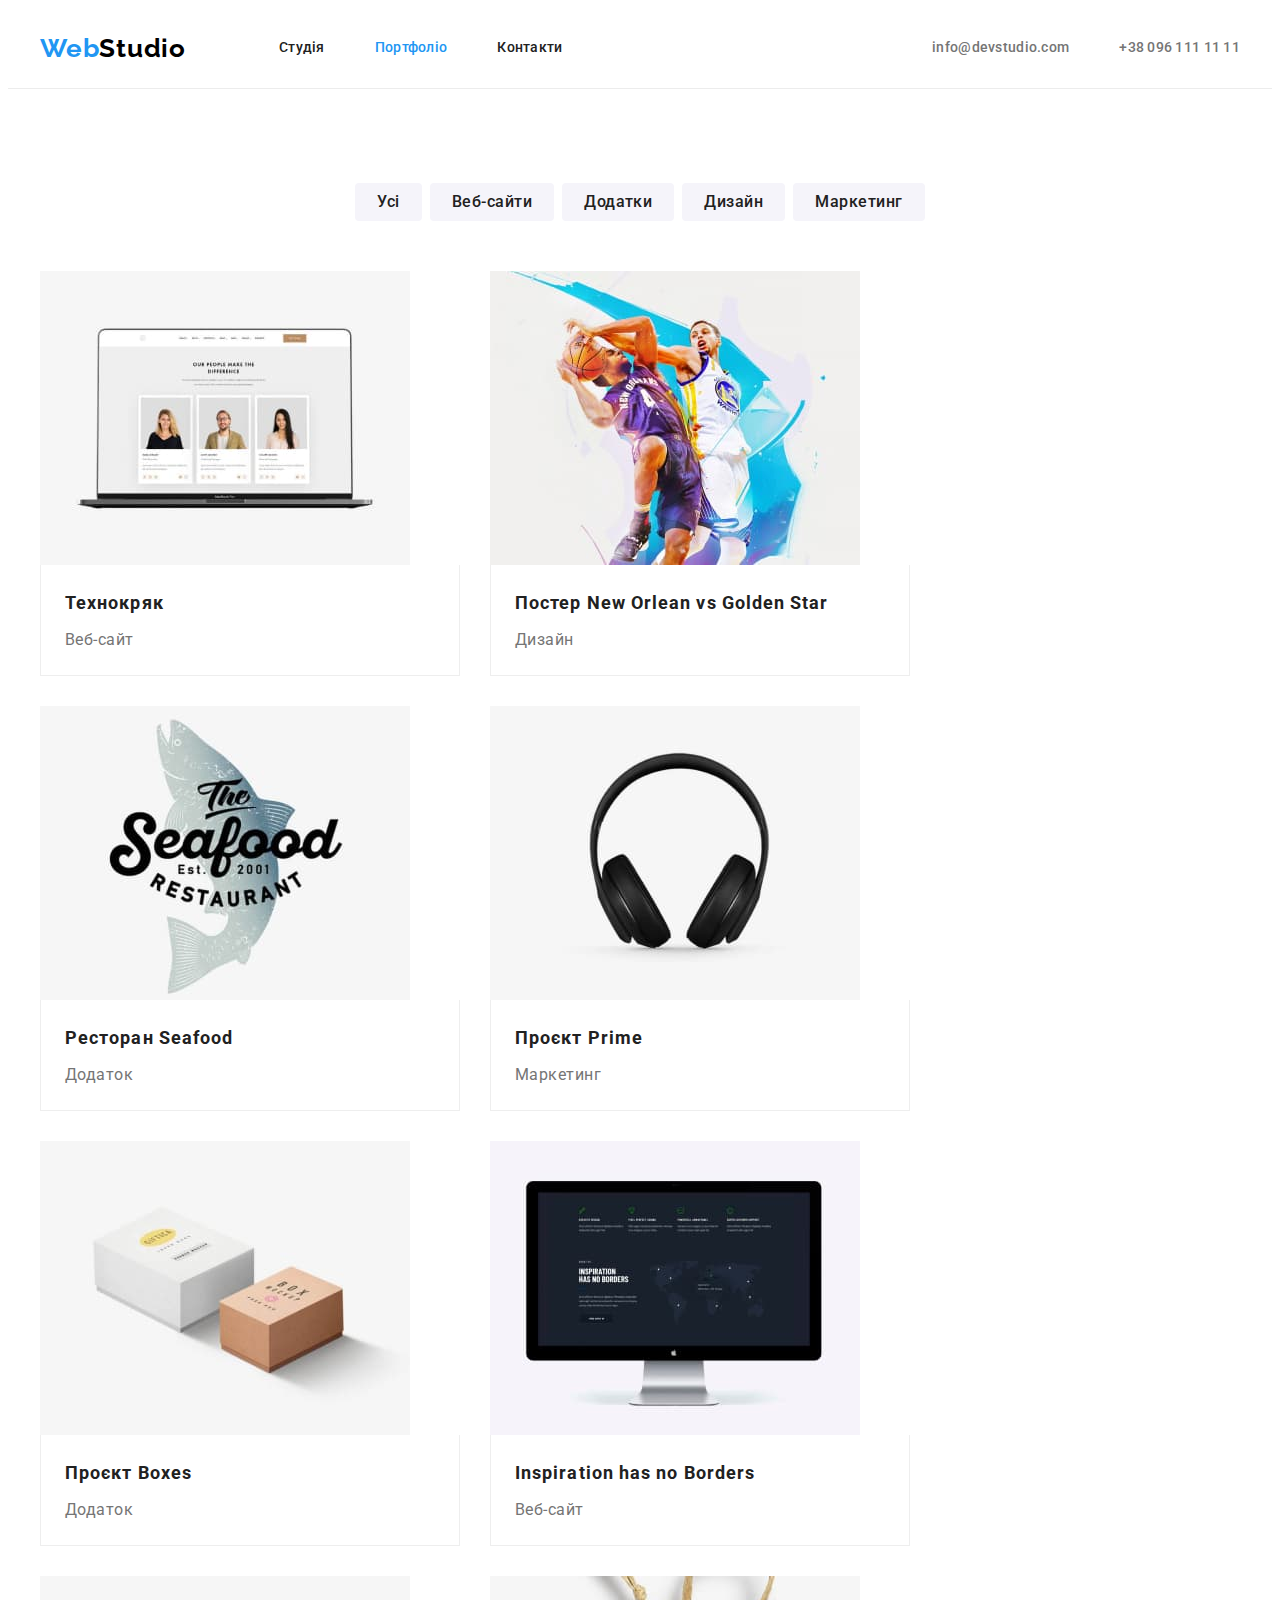
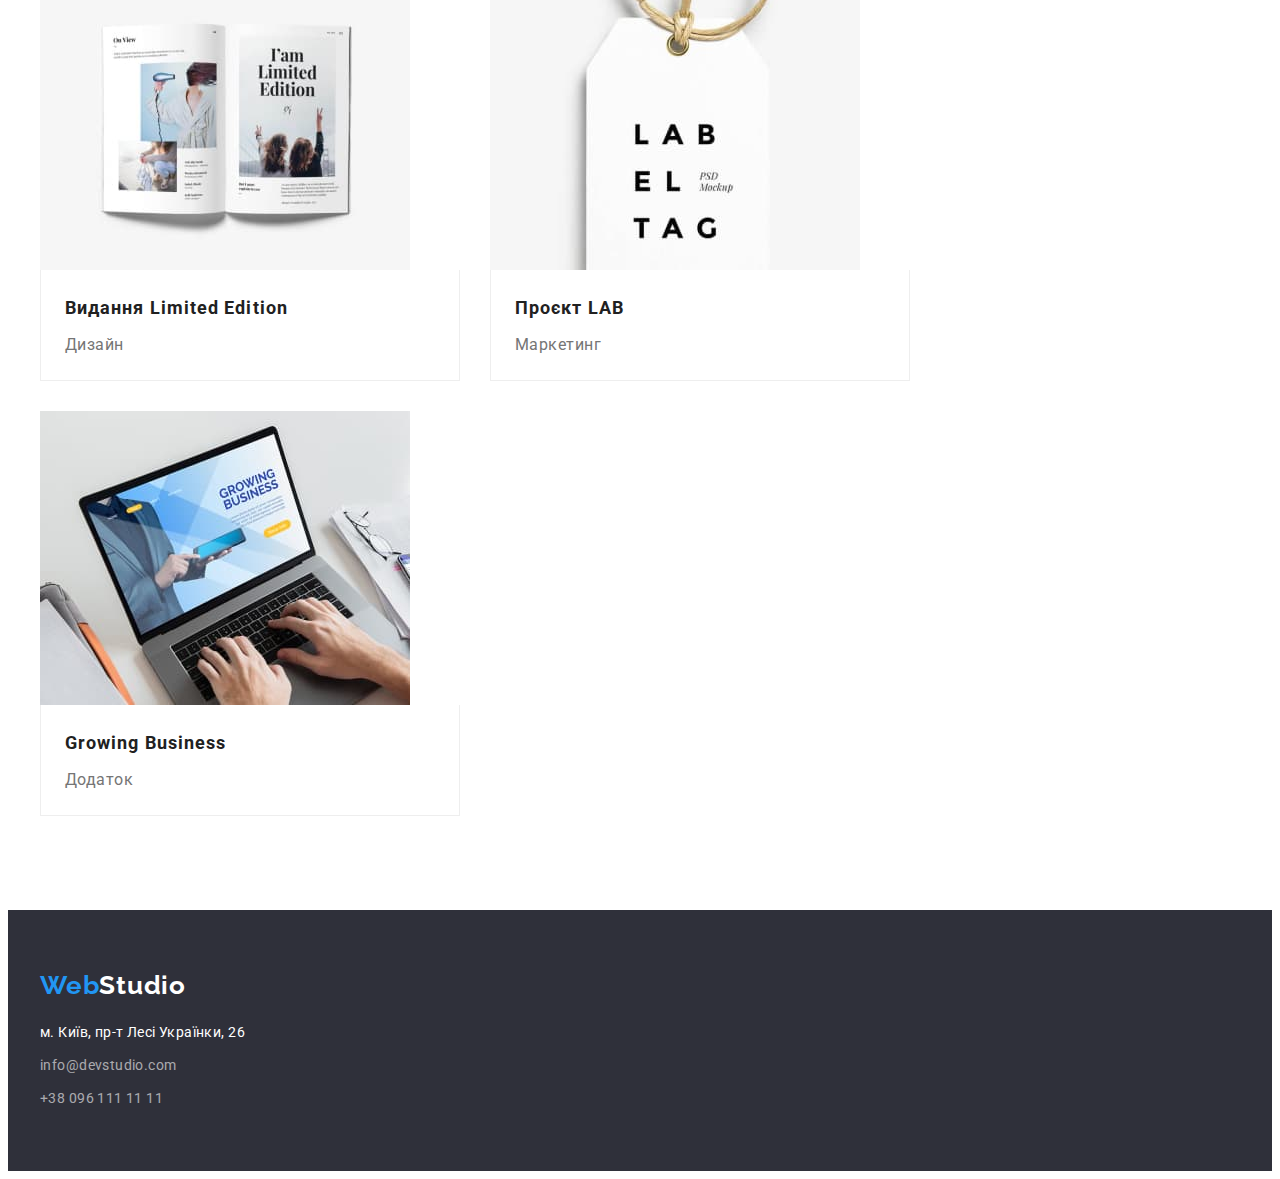
==== portfolio.html @ 3bf7e12d "Initial commit" ====
<!DOCTYPE html>
<html lang="uk">
  <head>
    <meta charset="UTF-8" />
    <meta http-equiv="X-UA-Compatible" content="IE=edge" />
    <meta name="viewport" content="width=device-width, initial-scale=1.0" />
    <title lang="en">WebStudio</title>
    <!-- Fonts -->
    <link rel="preconnect" href="https://fonts.googleapis.com" />
    <link rel="preconnect" href="https://fonts.gstatic.com" crossorigin />
    <link
      href="https://fonts.googleapis.com/css2?family=Raleway:wght@700&family=Roboto:wght@400;500;700;900&display=swap"
      rel="stylesheet"
    />
    <!-- Modern normalize -->
    <link
      rel="stylesheet"
      href="https://cdnjs.cloudflare.com/ajax/libs/modern-normalize/1.1.0/modern-normalize.min.css"
      integrity="sha512-wpPYUAdjBVSE4KJnH1VR1HeZfpl1ub8YT/NKx4PuQ5NmX2tKuGu6U/JRp5y+Y8XG2tV+wKQpNHVUX03MfMFn9Q=="
      crossorigin="anonymous"
      referrerpolicy="no-referrer"
    />
    <!-- Styles file -->
    <link rel="stylesheet" href="./css/styles.css" />
  </head>
  <body>
    <!-- Header -->
    <header class="header">
      <div class="header-container container">
        <nav class="header-nav">
          <a href="./index.html" lang="en" class="header-logo logo link"
            >Web<span class="accent-header">Studio</span></a
          >
          <!-- Main navigation -->
          <ul class="main-nav list">
            <li>
              <a href="./index.html" class="link">Студія</a>
            </li>
            <li>
              <a href="./portfolio.html" class="link current">Портфоліо</a>
            </li>
            <li><a href="" class="link">Контакти</a></li>
          </ul>
        </nav>
        <ul class="contact list">
          <li>
            <a href="mailto:info@devstudio.com" class="link"
              >info@devstudio.com</a
            >
          </li>
          <li>
            <a href="tel:+380961111111" class="link">+38 096 111 11 11</a>
          </li>
        </ul>
      </div>
    </header>
    <main>
      <section class="edge">
        <div class="container">
          <h1 class="visually-hidden">Наші роботи</h1>
          <!-- Button menu -->
          <ul class="menu list">
            <li class="menu-item">
              <button type="button" class="btn">Усі</button>
            </li>
            <li class="menu-item">
              <button type="button" class="btn">Веб-сайти</button>
            </li>
            <li class="menu-item">
              <button type="button" class="btn">Додатки</button>
            </li>
            <li class="menu-item">
              <button type="button" class="btn">Дизайн</button>
            </li>
            <li class="menu-item">
              <button type="button" class="btn">Маркетинг</button>
            </li>
          </ul>
          <!-- Projects -->
          <ul class="projects list">
            <li class="projects-item">
              <img src="./images/portfolio-1.jpg" alt="Ноутбук" width="370" />
              <div class="card-footer">
                <h2 class="name link">Технокряк</h2>
                <p class="text link">Веб-сайт</p>
              </div>
            </li>
            <li class="projects-item">
              <img
                src="./images/portfolio-2.jpg"
                alt="Два гравця в баскетбол"
                width="370"
              />
              <div class="card-footer">
                <h2 class="name">
                  Постер <span lang="en">New Orlean vs Golden Star</span>
                </h2>
                <p class="text">Дизайн</p>
              </div>
            </li>
            <li class="projects-item">
              <img
                src="./images/portfolio-3.jpg"
                alt="Напис на фоні риби"
                width="370"
              />
              <div class="card-footer">
                <h2 class="name">Ресторан <span lang="en">Seafood</span></h2>
                <p class="text">Додаток</p>
              </div>
            </li>
            <li class="projects-item">
              <img
                src="./images/portfolio-4.jpg"
                alt="Бездротові навушники"
                width="370"
              />
              <div class="card-footer">
                <h2 class="name">Проєкт <span lang="en">Prime</span></h2>
                <p class="text">Маркетинг</p>
              </div>
            </li>
            <li class="projects-item">
              <img
                src="./images/portfolio-5.jpg"
                alt="Дві коробки. Більша білого кольору, менша крафтового."
                width="370"
              />
              <div class="card-footer">
                <h2 class="name">Проєкт <span lang="en">Boxes</span></h2>
                <p class="text">Додаток</p>
              </div>
            </li>
            <li class="projects-item">
              <img
                src="./images/portfolio-6.jpg"
                alt="Монітор Apple"
                width="370"
              />
              <div class="card-footer">
                <h2 lang="en" class="name">Inspiration has no Borders</h2>
                <p class="text">Веб-сайт</p>
              </div>
            </li>
            <li class="projects-item">
              <img
                src="./images/portfolio-7.jpg"
                alt="Розгорнутий журнал"
                width="370"
              />
              <div class="card-footer">
                <h2 class="name">
                  Видання <span lang="en">Limited Edition</span>
                </h2>
                <p class="text">Дизайн</p>
              </div>
            </li>
            <li class="projects-item">
              <img
                src="./images/portfolio-8.jpg"
                alt="Картонний ярлик з надписом"
                width="370"
              />
              <div class="card-footer">
                <h2 class="name">Проєкт <span lang="en">LAB</span></h2>
                <p class="text">Маркетинг</p>
              </div>
            </li>
            <li class="projects-item">
              <img
                src="./images/portfolio-9.jpg"
                alt="Людина працює за ноутбуком"
                width="370"
              />
              <div class="card-footer">
                <h2 lang="en" class="name">Growing Business</h2>
                <p class="text">Додаток</p>
              </div>
            </li>
          </ul>
        </div>
      </section>
    </main>
    <!-- Footer -->
    <footer class="footer">
      <div class="container">
        <a href="./index.html" class="logo link"
          >Web<span class="accent-footer">Studio</span></a
        >
        <!-- Address -->
        <address class="address">
          <ul class="list">
            <li class="item">
              <a
                href="https://goo.gl/maps/iMAEv3VVGmUvrYKr9"
                target="_blank"
                rel="noreferrer noopener nofollow"
                class="map link"
                >м. Київ, пр-т Лесі Українки, 26
              </a>
            </li>
            <li class="item">
              <a href="mailto:info@devstudio.com" class="comunication link"
                >info@devstudio.com</a
              >
            </li>
            <li class="item">
              <a href="tel:+380961111111" class="comunication link"
                >+38 096 111 11 11</a
              >
            </li>
          </ul>
        </address>
      </div>
    </footer>
  </body>
</html>
---- css/styles.css ----
:root {
  --primary-text-color: #757575;
  --secondary-text-color: #212121;
  --primary-white-color: #ffffff;
  --secondary-white-color: rgba(255, 255, 255, 0.6);
  --button-active-color: #188ce8;
  --logo-primary-color: #2196f3;
  --logo-secondary-color: #000000;
  --primary-section-color: #f5f4fa;
  --background-section-color: #2f303a;
  --header-border-color: #ececec;
  --box-border-color: #eeeeee;
  --primary-font-family: "Roboto", "Verdana", sans-serif;
  --secondary-font-family: "Raleway", "Tahoma", sans-serif;
}
/* ---------------------General styles-------------------- */

body {
  font-family: var(--primary-font-family);
  color: var(--primary-text-color);
  background-color: var(--primary-white-color);
}
.logo {
  font-family: var(--secondary-font-family);
  font-weight: 700;
  font-size: 26px;
  line-height: 1.19;
  letter-spacing: 0.03em;
  color: var(--logo-primary-color);
}
.edge {
  padding: 94px 0;
}
.container {
  width: 1200px;
  padding-right: 15px;
  padding-left: 15px;
  margin-right: auto;
  margin-left: auto;
}
.hero,
.footer {
  background-color: var(--background-section-color);
}
.btn {
  border-radius: 4px;
  font-family: var(--primary-font-family);
  cursor: pointer;
  border: transparent;
}
.title {
  margin-bottom: 50px;
  font-size: 36px;
  line-height: 1.17;
  text-align: center;
  letter-spacing: 0.03em;
  color: var(--secondary-text-color);
}
img {
  display: block;
  max-width: 100%;
  height: auto;
}

/* -------------------------Reset------------------------------ */
h1,
h2,
h3,
h4,
h5,
h6,
p {
  margin: 0;
}
.link {
  text-decoration: none;
}
.list {
  list-style: none;
  padding: 0;
  margin: 0;
}

/*-----------------------------Header-----------------------------*/

.header {
  border-bottom: 1px solid var(--header-border-color);
}
.header-container {
  display: flex;
  align-items: center;
}
.header-nav {
  display: flex;
  margin-right: auto;
  align-items: center;
}
.header-logo {
  margin-right: 93px;
}
.accent-header {
  color: var(--logo-secondary-color);
}
.main-nav,
.contact {
  display: flex;
  gap: 50px;

  font-family: var(--primary-font-family);
  font-weight: 500;
  font-size: 14px;
  line-height: 1.14;
  letter-spacing: 0.02em;
}
.main-nav .link,
.contact .link {
  display: block;
  padding: 32px 0;
}
.main-nav .link {
  color: var(--secondary-text-color);
}
.contact .link {
  color: var(--primary-text-color);
}
.link:hover,
.link:focus {
  color: var(--logo-primary-color);
}
.link.current {
  color: var(--logo-primary-color);
}

/*----------------Studio------------------*/

/*----------------Hero----------------------*/

.hero {
  padding: 200px 0;
  text-align: center;
  letter-spacing: 0.06em;
}
.hero .container {
  width: 696px;
  padding: 0;
}
.hero-title {
  margin-bottom: 30px;

  color: var(--primary-white-color);
  font-weight: 900;
  font-size: 44px;
  line-height: 1.36;
  text-transform: uppercase;
}
.hero .btn {
  min-width: 216px;
  padding: 10px 32px;

  font-weight: 700;
  font-size: 16px;
  line-height: 1.88;
  letter-spacing: 0.06em;
  color: var(--primary-white-color);
  background-color: var(--logo-primary-color);
}
.hero .btn:hover,
.hero .btn:focus {
  background-color: var(--button-active-color);
}

/* ---------------------Our benefits---------------- */

.visually-hidden {
  position: absolute;
  white-space: nowrap;
  width: 1px;
  height: 1px;
  overflow: hidden;
  border: 0;
  padding: 0;
  clip: rect(0 0 0 0);
  clip-path: inset(50%);
  margin: -1px;
}
.benefits-list {
  display: flex;
}
.benefits-item:not(:last-child) {
  margin-right: 30px;
}
.subtitle {
  margin-bottom: 10px;

  font-size: 14px;
  line-height: 1.14;
  letter-spacing: 0.03em;
  text-transform: uppercase;
  color: var(--secondary-text-color);
}
.benefits .text {
  width: 270px;
  font-size: 14px;
  line-height: 1.71;
  letter-spacing: 0.03em;
}

/* ---------------Our work------------------ */
.work {
  padding-bottom: 94px;
}
.work .list {
  display: flex;
}
.work .item:not(:last-child) {
  margin-right: 30px;
}

/* ---------------Our team------------------ */

.team {
  line-height: 1.19;
  text-align: center;
  letter-spacing: 0.03em;
  background-color: var(--primary-section-color);
}
.team-list {
  display: flex;
}
.team-item:not(:last-child) {
  margin-right: 30px;
}
.team-item {
  background-color: var(--primary-white-color);
  border-radius: 0px 0px 4px 4px;
}
.description {
  padding: 30px 0;
}
.member {
  margin-bottom: 10px;

  font-size: 16px;
  font-weight: 500;
  color: var(--secondary-text-color);
}

/* ------------Footer-------------- */
.footer {
  padding: 60px 0;
}
.footer .logo {
  display: block;
  margin-bottom: 20px;
}
.accent-footer {
  color: var(--primary-white-color);
}
.address {
  font-style: normal;
  font-size: 14px;
  line-height: 1.71;
  letter-spacing: 0.03em;
}
.address .item:not(:last-child) {
  margin-bottom: 9px;
}
.map {
  color: var(--primary-white-color);
}
.comunication {
  color: var(--secondary-white-color);
}

/* ----------Page Portfolio-------------- */

/* --------------Button menu------------ */
.menu {
  display: flex;
  justify-content: center;
  margin-bottom: 50px;
}
.menu-item:not(:last-child) {
  margin-right: 8px;
}
.menu .btn {
  padding: 6px 22px;

  font-weight: 500;
  font-size: 16px;
  line-height: 1.62;
  text-align: center;
  letter-spacing: 0.03em;
  color: var(--secondary-text-color);
  background-color: var(--primary-section-color);
}
.menu .btn:hover,
.menu .btn:focus {
  color: var(--primary-white-color);
  background-color: var(--logo-primary-color);
}
.projects {
  display: flex;
  flex-wrap: wrap;
  gap: 30px;
}
.projects-item {
  background: var(--primary-white-color);
}

.card-footer {
  width: 370px;
  border-right: 1px solid var(--box-border-color);
  border-bottom: 1px solid var(--box-border-color);
  border-left: 1px solid var(--box-border-color);
  padding: 20px 24px;
}
.projects .name {
  margin-bottom: 4px;

  font-size: 18px;
  line-height: 2;
  letter-spacing: 0.06em;
  color: var(--secondary-text-color);
}
.projects .text {
  line-height: 1.88;
  letter-spacing: 0.03em;
}
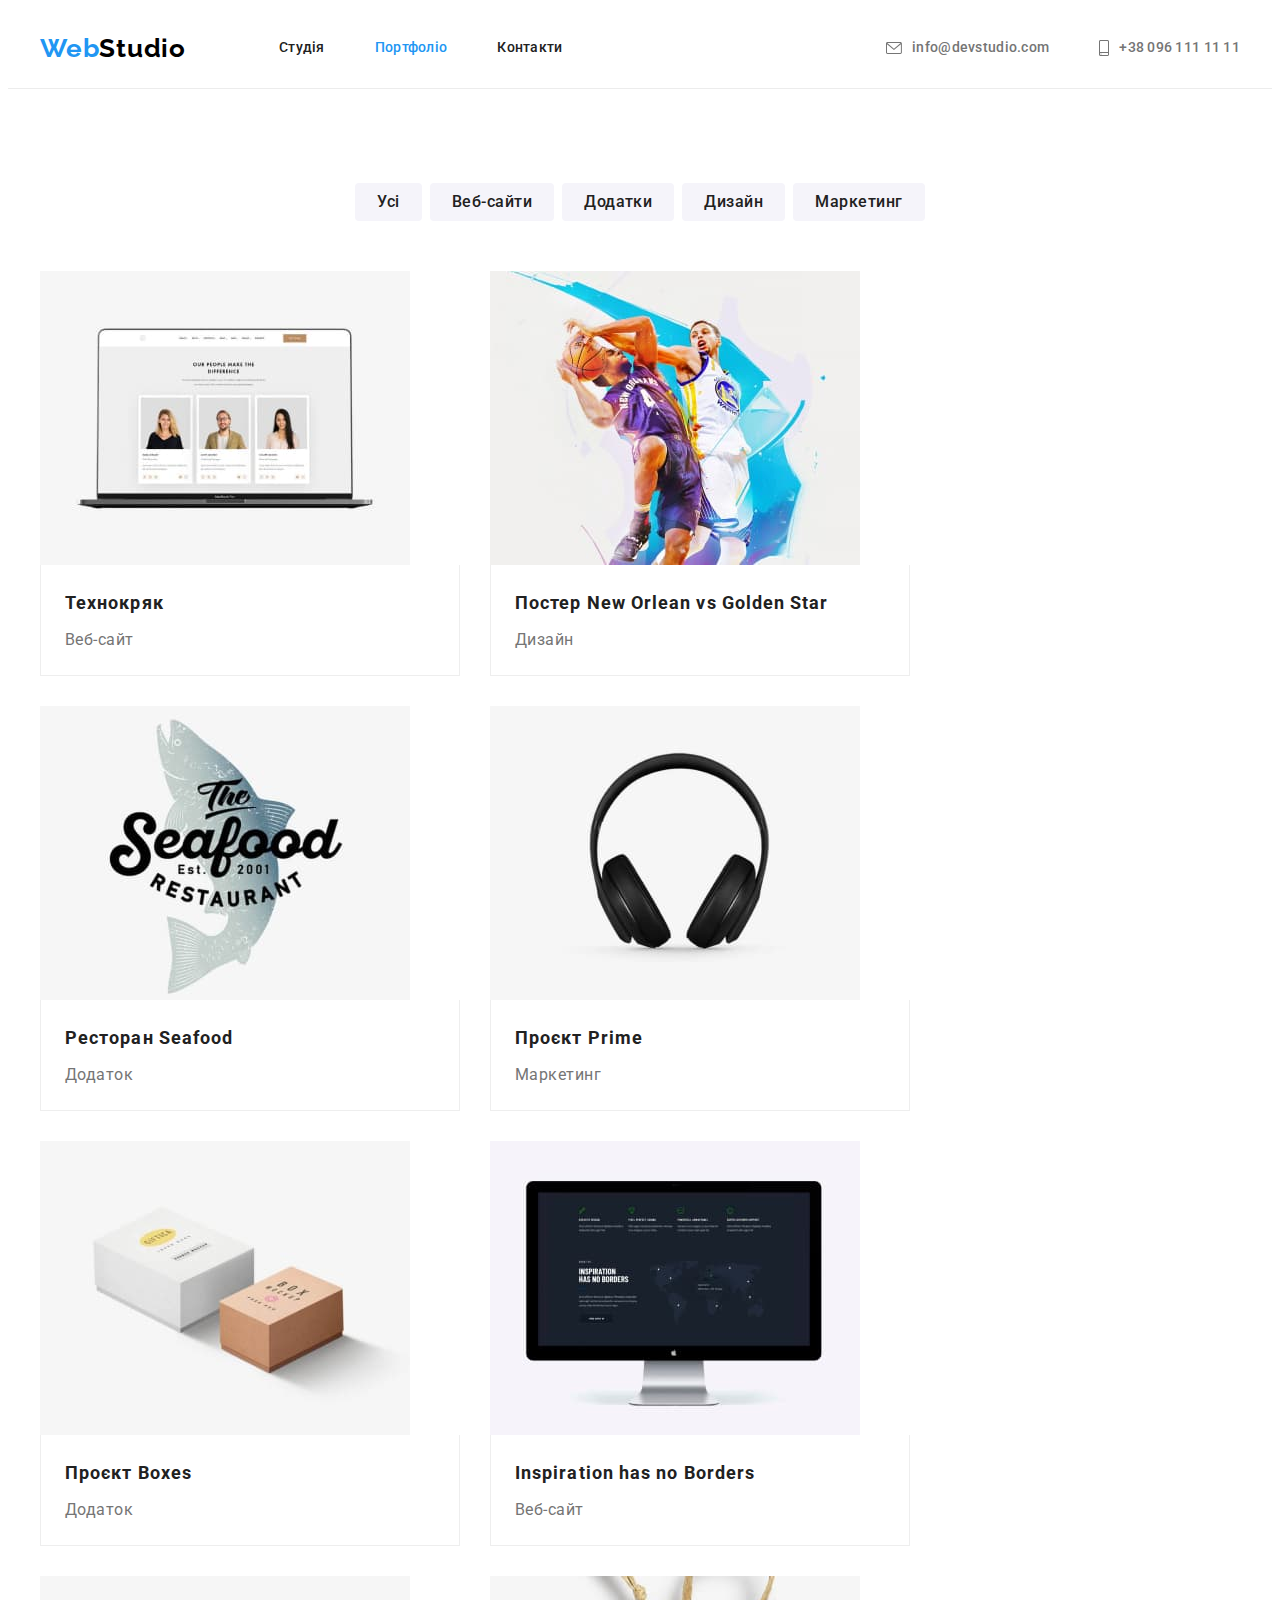
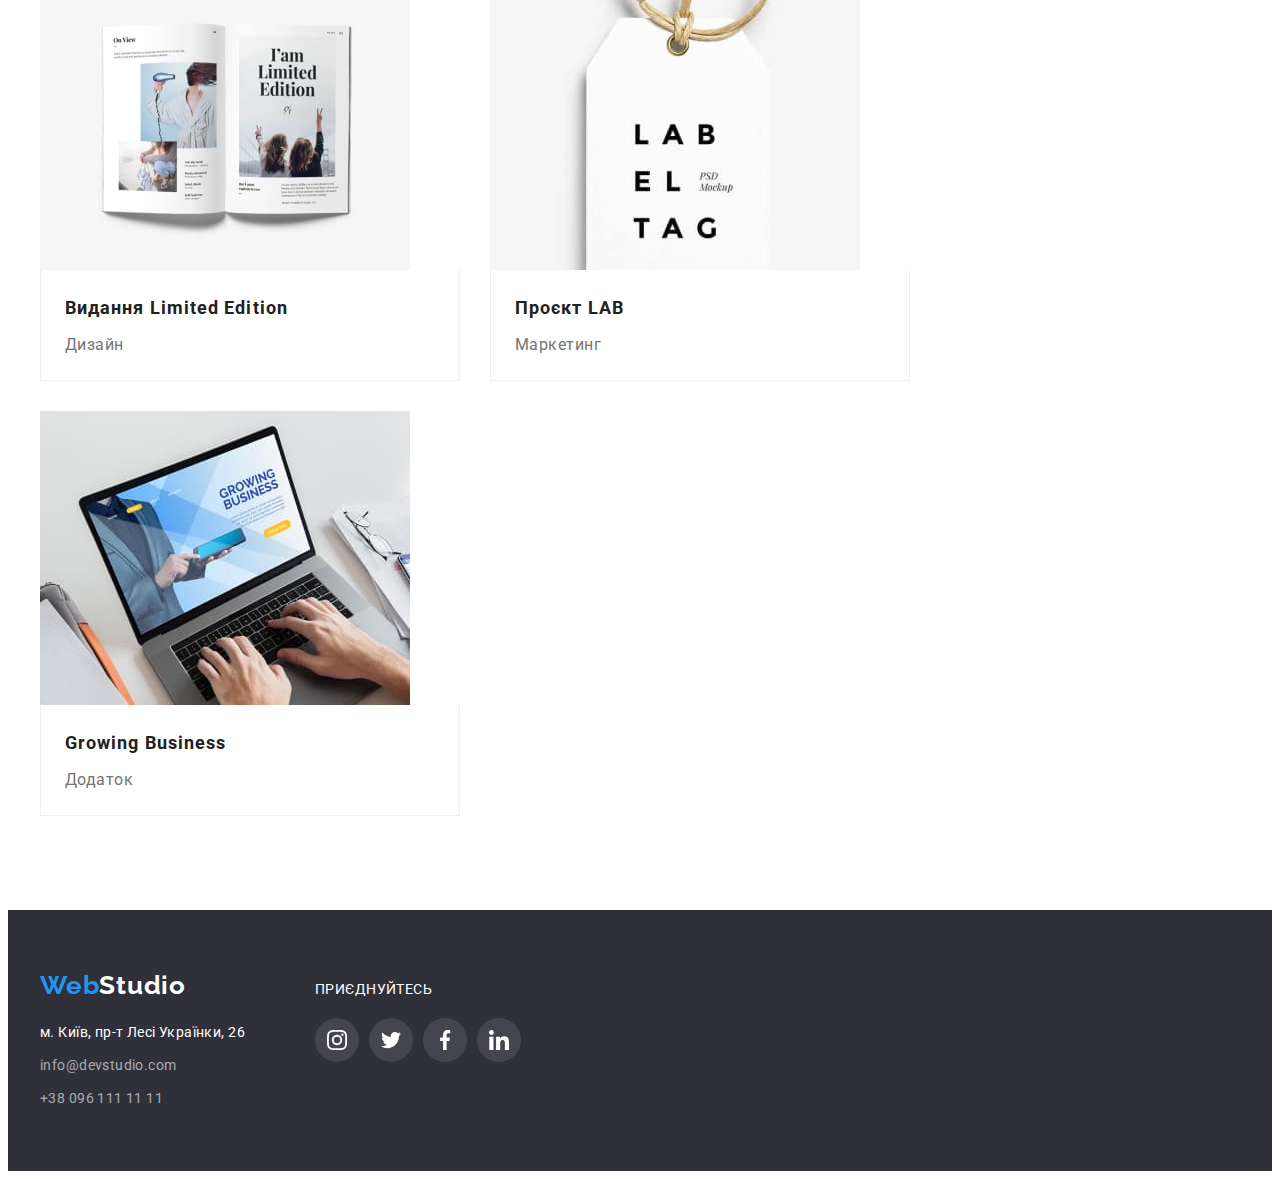
==== commit 11c06388: "Додає фон, іконки і тінь." ====
--- a/portfolio.html
+++ b/portfolio.html
@@ -23,6 +23,7 @@
     <!-- Styles file -->
     <link rel="stylesheet" href="./css/styles.css" />
   </head>
+
   <body>
     <!-- Header -->
     <header class="header">
@@ -42,14 +43,32 @@
             <li><a href="" class="link">Контакти</a></li>
           </ul>
         </nav>
-        <ul class="contact list">
-          <li>
-            <a href="mailto:info@devstudio.com" class="link"
-              >info@devstudio.com</a
-            >
+        <ul class="contacts list">
+          <li class="contacts-item">
+            <a href="mailto:info@devstudio.com" class="contacts-link link">
+              <svg
+                class="contacts-icon"
+                aria-label="Іконка конверт"
+                width="16"
+                height="12"
+              >
+                <use href="./images/sprite.svg#icon-envelope"></use>
+              </svg>
+              info@devstudio.com
+            </a>
           </li>
-          <li>
-            <a href="tel:+380961111111" class="link">+38 096 111 11 11</a>
+          <li class="contacts-item">
+            <a class="contacts-link link" href="tel:+380961111111">
+              <svg
+                class="contacts-icon"
+                aria-label="Іконка смартфон"
+                width="10"
+                height="16"
+              >
+                <use href="./images/sprite.svg#icon-smartphone"></use>
+              </svg>
+              +38 096 111 11 11
+            </a>
           </li>
         </ul>
       </div>
@@ -79,103 +98,121 @@
           <!-- Projects -->
           <ul class="projects list">
             <li class="projects-item">
-              <img src="./images/portfolio-1.jpg" alt="Ноутбук" width="370" />
-              <div class="card-footer">
-                <h2 class="name link">Технокряк</h2>
-                <p class="text link">Веб-сайт</p>
-              </div>
-            </li>
-            <li class="projects-item">
-              <img
-                src="./images/portfolio-2.jpg"
-                alt="Два гравця в баскетбол"
-                width="370"
-              />
-              <div class="card-footer">
-                <h2 class="name">
-                  Постер <span lang="en">New Orlean vs Golden Star</span>
-                </h2>
-                <p class="text">Дизайн</p>
-              </div>
-            </li>
-            <li class="projects-item">
-              <img
-                src="./images/portfolio-3.jpg"
-                alt="Напис на фоні риби"
-                width="370"
-              />
-              <div class="card-footer">
-                <h2 class="name">Ресторан <span lang="en">Seafood</span></h2>
-                <p class="text">Додаток</p>
-              </div>
-            </li>
-            <li class="projects-item">
-              <img
-                src="./images/portfolio-4.jpg"
-                alt="Бездротові навушники"
-                width="370"
-              />
-              <div class="card-footer">
-                <h2 class="name">Проєкт <span lang="en">Prime</span></h2>
-                <p class="text">Маркетинг</p>
-              </div>
-            </li>
-            <li class="projects-item">
-              <img
-                src="./images/portfolio-5.jpg"
-                alt="Дві коробки. Більша білого кольору, менша крафтового."
-                width="370"
-              />
-              <div class="card-footer">
-                <h2 class="name">Проєкт <span lang="en">Boxes</span></h2>
-                <p class="text">Додаток</p>
-              </div>
-            </li>
-            <li class="projects-item">
-              <img
-                src="./images/portfolio-6.jpg"
-                alt="Монітор Apple"
-                width="370"
-              />
-              <div class="card-footer">
-                <h2 lang="en" class="name">Inspiration has no Borders</h2>
-                <p class="text">Веб-сайт</p>
-              </div>
-            </li>
-            <li class="projects-item">
-              <img
-                src="./images/portfolio-7.jpg"
-                alt="Розгорнутий журнал"
-                width="370"
-              />
-              <div class="card-footer">
-                <h2 class="name">
-                  Видання <span lang="en">Limited Edition</span>
-                </h2>
-                <p class="text">Дизайн</p>
-              </div>
-            </li>
-            <li class="projects-item">
-              <img
-                src="./images/portfolio-8.jpg"
-                alt="Картонний ярлик з надписом"
-                width="370"
-              />
-              <div class="card-footer">
-                <h2 class="name">Проєкт <span lang="en">LAB</span></h2>
-                <p class="text">Маркетинг</p>
-              </div>
-            </li>
-            <li class="projects-item">
-              <img
-                src="./images/portfolio-9.jpg"
-                alt="Людина працює за ноутбуком"
-                width="370"
-              />
-              <div class="card-footer">
-                <h2 lang="en" class="name">Growing Business</h2>
-                <p class="text">Додаток</p>
-              </div>
+              <a class="projects-link link" href="">
+                <img src="./images/portfolio-1.jpg" alt="Ноутбук" width="370" />
+                <div class="card-footer">
+                  <h2 class="name link">Технокряк</h2>
+                  <p class="text">Веб-сайт</p>
+                </div>
+              </a>
+            </li>
+            <li class="projects-item">
+              <a class="projects-link link" href="">
+                <img
+                  src="./images/portfolio-2.jpg"
+                  alt="Два гравця в баскетбол"
+                  width="370"
+                />
+                <div class="card-footer">
+                  <h2 class="name">
+                    Постер <span lang="en">New Orlean vs Golden Star</span>
+                  </h2>
+                  <p class="text">Дизайн</p>
+                </div>
+              </a>
+            </li>
+            <li class="projects-item">
+              <a class="projects-link link" href="">
+                <img
+                  src="./images/portfolio-3.jpg"
+                  alt="Напис на фоні риби"
+                  width="370"
+                />
+                <div class="card-footer">
+                  <h2 class="name">Ресторан <span lang="en">Seafood</span></h2>
+                  <p class="text">Додаток</p>
+                </div>
+              </a>
+            </li>
+            <li class="projects-item">
+              <a class="projects-link link" href="">
+                <img
+                  src="./images/portfolio-4.jpg"
+                  alt="Бездротові навушники"
+                  width="370"
+                />
+                <div class="card-footer">
+                  <h2 class="name">Проєкт <span lang="en">Prime</span></h2>
+                  <p class="text">Маркетинг</p>
+                </div>
+              </a>
+            </li>
+            <li class="projects-item">
+              <a class="projects-link link" href="">
+                <img
+                  src="./images/portfolio-5.jpg"
+                  alt="Дві коробки. Більша білого кольору, менша крафтового."
+                  width="370"
+                />
+                <div class="card-footer">
+                  <h2 class="name">Проєкт <span lang="en">Boxes</span></h2>
+                  <p class="text">Додаток</p>
+                </div>
+              </a>
+            </li>
+            <li class="projects-item">
+              <a class="projects-link link" href="">
+                <img
+                  src="./images/portfolio-6.jpg"
+                  alt="Монітор Apple"
+                  width="370"
+                />
+                <div class="card-footer">
+                  <h2 lang="en" class="name">Inspiration has no Borders</h2>
+                  <p class="text">Веб-сайт</p>
+                </div>
+              </a>
+            </li>
+            <li class="projects-item">
+              <a class="projects-link link" href="">
+                <img
+                  src="./images/portfolio-7.jpg"
+                  alt="Розгорнутий журнал"
+                  width="370"
+                />
+                <div class="card-footer">
+                  <h2 class="name">
+                    Видання <span lang="en">Limited Edition</span>
+                  </h2>
+                  <p class="text">Дизайн</p>
+                </div>
+              </a>
+            </li>
+            <li class="projects-item">
+              <a class="projects-link link" href="">
+                <img
+                  src="./images/portfolio-8.jpg"
+                  alt="Картонний ярлик з надписом"
+                  width="370"
+                />
+                <div class="card-footer">
+                  <h2 class="name">Проєкт <span lang="en">LAB</span></h2>
+                  <p class="text">Маркетинг</p>
+                </div>
+              </a>
+            </li>
+            <li class="projects-item">
+              <a class="projects-link link" href="">
+                <img
+                  src="./images/portfolio-9.jpg"
+                  alt="Людина працює за ноутбуком"
+                  width="370"
+                />
+                <div class="card-footer">
+                  <h2 lang="en" class="name">Growing Business</h2>
+                  <p class="text">Додаток</p>
+                </div>
+              </a>
             </li>
           </ul>
         </div>
@@ -183,34 +220,87 @@
     </main>
     <!-- Footer -->
     <footer class="footer">
-      <div class="container">
-        <a href="./index.html" class="logo link"
-          >Web<span class="accent-footer">Studio</span></a
-        >
-        <!-- Address -->
-        <address class="address">
-          <ul class="list">
-            <li class="item">
+      <div class="footer-container container">
+        <div class="footer-box">
+          <a href="./index.html" class="logo link">Web<span class="accent-footer">Studio</span></a>
+          <!-- Address -->
+          <address class="address">
+            <ul class="list">
+              <li class="item">
+                <a
+                  href="https://goo.gl/maps/iMAEv3VVGmUvrYKr9"
+                  target="_blank"
+                  rel="noreferrer noopener nofollow"
+                  class="map link">
+                  м. Київ, пр-т Лесі Українки, 26
+                </a>
+              </li>
+              <li class="item">
+                <a href="mailto:info@devstudio.com" class="comunication link">
+                  info@devstudio.com
+                </a>
+              </li>
+              <li class="item">
+                <a href="tel:+380961111111" class="comunication link">
+                  +38 096 111 11 11
+                </a>
+              </li>
+            </ul>
+          </address>
+        </div>
+        <div class="footer-icon">
+          <p class="subtitle">Приєднуйтесь</p>
+          <ul class="social list">
+            <li class="footer-social-item">
               <a
-                href="https://goo.gl/maps/iMAEv3VVGmUvrYKr9"
+                class="footer-social-link social-link link"
+                aria-label="Іконка Instagram"
+                href=""
                 target="_blank"
-                rel="noreferrer noopener nofollow"
-                class="map link"
-                >м. Київ, пр-т Лесі Українки, 26
-              </a>
-            </li>
-            <li class="item">
-              <a href="mailto:info@devstudio.com" class="comunication link"
-                >info@devstudio.com</a
-              >
-            </li>
-            <li class="item">
-              <a href="tel:+380961111111" class="comunication link"
-                >+38 096 111 11 11</a
-              >
+                rel="noopener noreferrer">
+                <svg class="social-icon" width="20" height="20">
+                  <use href="./images/sprite.svg#icon-instagram"></use>
+                </svg>
+              </a>
+            </li>
+            <li class="footer-social-item">
+              <a
+                class="footer-social-link social-link link"
+                aria-label="Іконка Twitter"
+                href=""
+                target="_blank"
+                rel="noopener noreferrer">
+                <svg class="social-icon" width="20" height="20">
+                  <use href="./images/sprite.svg#icon-twitter"></use>
+                </svg>
+              </a>
+            </li>
+            <li class="footer-social-item">
+              <a
+                class="footer-social-link social-link link"
+                aria-label="Іконка Facebook"
+                href=""
+                target="_blank"
+                rel="noopener noreferrer">
+                <svg class="social-icon" width="20" height="20">
+                  <use href="./images/sprite.svg#icon-facebook"></use>
+                </svg>
+              </a>
+            </li>
+            <li class="footer-social-item">
+              <a
+                class="footer-social-link social-link link"
+                aria-label="Іконка Linkedin"
+                href=""
+                target="_blank"
+                rel="noopener noreferrer">
+                <svg class="social-icon" width="20" height="20">
+                  <use href="./images/sprite.svg#icon-linkedin"></use>
+                </svg>
+              </a>
             </li>
           </ul>
-        </address>
+        </div>
       </div>
     </footer>
   </body>
--- a/css/styles.css
+++ b/css/styles.css
@@ -10,6 +10,10 @@
   --background-section-color: #2f303a;
   --header-border-color: #ececec;
   --box-border-color: #eeeeee;
+  --bg-hero-color: #c4c4c4;
+  --icon-body-color: #afb1b8;
+  --icon-footer-bgc: rgba(255, 255, 255, 0.1);
+
   --primary-font-family: "Roboto", "Verdana", sans-serif;
   --secondary-font-family: "Raleway", "Tahoma", sans-serif;
 }
@@ -29,7 +33,8 @@
   color: var(--logo-primary-color);
 }
 .edge {
-  padding: 94px 0;
+  padding-top: 94px;
+  padding-bottom: 94px;
 }
 .container {
   width: 1200px;
@@ -38,30 +43,30 @@
   margin-right: auto;
   margin-left: auto;
 }
-.hero,
 .footer {
   background-color: var(--background-section-color);
 }
 .btn {
-  border-radius: 4px;
   font-family: var(--primary-font-family);
+
   cursor: pointer;
   border: transparent;
+  border-radius: 4px;
 }
 .title {
   margin-bottom: 50px;
+
   font-size: 36px;
   line-height: 1.17;
+  letter-spacing: 0.03em;
+  color: var(--secondary-text-color);
   text-align: center;
-  letter-spacing: 0.03em;
-  color: var(--secondary-text-color);
 }
 img {
   display: block;
   max-width: 100%;
   height: auto;
 }
-
 /* -------------------------Reset------------------------------ */
 h1,
 h2,
@@ -76,9 +81,9 @@
   text-decoration: none;
 }
 .list {
-  list-style: none;
   padding: 0;
   margin: 0;
+  list-style: none;
 }
 
 /*-----------------------------Header-----------------------------*/
@@ -92,8 +97,8 @@
 }
 .header-nav {
   display: flex;
+  align-items: center;
   margin-right: auto;
-  align-items: center;
 }
 .header-logo {
   margin-right: 93px;
@@ -102,7 +107,7 @@
   color: var(--logo-secondary-color);
 }
 .main-nav,
-.contact {
+.contacts {
   display: flex;
   gap: 50px;
 
@@ -113,20 +118,27 @@
   letter-spacing: 0.02em;
 }
 .main-nav .link,
-.contact .link {
-  display: block;
+.contacts .link {
   padding: 32px 0;
 }
 .main-nav .link {
   color: var(--secondary-text-color);
 }
-.contact .link {
+.contacts .link {
   color: var(--primary-text-color);
+}
+.contacts-link {
+  display: flex;
+  align-items: center;
+  gap: 10px;
 }
 .link:hover,
 .link:focus {
   color: var(--logo-primary-color);
 }
+.contacts-icon {
+  fill: currentColor;
+}
 .link.current {
   color: var(--logo-primary-color);
 }
@@ -136,9 +148,26 @@
 /*----------------Hero----------------------*/
 
 .hero {
+  min-width: 1600px;
+  margin-right: auto;
+  margin-left: auto;
+
+  background-image: linear-gradient(
+      to right,
+      rgba(47, 48, 58, 0.4),
+      rgba(47, 48, 58, 0.4)
+    ),
+    url(../images/overlay-bg.jpg);
+  background-repeat: no-repeat;
+  background-position: center;
+  border-style: cover;
+
   padding: 200px 0;
+
   text-align: center;
   letter-spacing: 0.06em;
+
+  background-color: var(--bg-hero-color);
 }
 .hero .container {
   width: 696px;
@@ -147,10 +176,10 @@
 .hero-title {
   margin-bottom: 30px;
 
-  color: var(--primary-white-color);
   font-weight: 900;
   font-size: 44px;
   line-height: 1.36;
+  color: var(--primary-white-color);
   text-transform: uppercase;
 }
 .hero .btn {
@@ -189,17 +218,34 @@
 .benefits-item:not(:last-child) {
   margin-right: 30px;
 }
+.border-icon {
+  display: flex;
+  justify-content: center;
+  align-items: center;
+  width: 270px;
+  height: 120px;
+
+  margin-bottom: 30px;
+  border-radius: 4px;
+  background-color: var(--primary-section-color);
+}
+.benefits-icon {
+  display: flex;
+  justify-content: center;
+  align-items: center;
+}
 .subtitle {
   margin-bottom: 10px;
 
   font-size: 14px;
   line-height: 1.14;
   letter-spacing: 0.03em;
+  color: var(--secondary-text-color);
   text-transform: uppercase;
-  color: var(--secondary-text-color);
 }
 .benefits .text {
   width: 270px;
+
   font-size: 14px;
   line-height: 1.71;
   letter-spacing: 0.03em;
@@ -220,22 +266,28 @@
 
 .team {
   line-height: 1.19;
+  letter-spacing: 0.03em;
   text-align: center;
-  letter-spacing: 0.03em;
+
   background-color: var(--primary-section-color);
 }
 .team-list {
   display: flex;
+  justify-content: center;
+  align-items: center;
 }
 .team-item:not(:last-child) {
   margin-right: 30px;
 }
 .team-item {
   background-color: var(--primary-white-color);
-  border-radius: 0px 0px 4px 4px;
+  border-bottom-right-radius: 4px;
+  border-bottom-left-radius: 4px;
+  box-shadow: 0 4px 4px 0 rgba(0, 0, 0, 0.25);
 }
 .description {
-  padding: 30px 0;
+  padding-top: 30px;
+  padding-bottom: 30px;
 }
 .member {
   margin-bottom: 10px;
@@ -244,10 +296,71 @@
   font-weight: 500;
   color: var(--secondary-text-color);
 }
+.position {
+  margin-bottom: 16px;
+}
+.social {
+  display: flex;
+  justify-content: center;
+  align-items: center;
+  gap: 10px;
+}
+.social-link {
+  display: flex;
+  justify-content: center;
+  align-items: center;
+  width: 44px;
+  height: 44px;
+
+  border-radius: 50%;
+  color: var(--icon-body-color);
+}
+.social-link:hover,
+.social-link:focus {
+  color: var(--primary-white-color);
+  background-color: var(--logo-primary-color);
+}
+.social-icon {
+  fill: currentColor;
+}
+/* ------------Our clients------------- */
+.client-list {
+  display: flex;
+  justify-content: center;
+  align-items: center;
+  gap: 30px;
+}
+.client-link {
+  display: flex;
+  justify-content: center;
+  align-items: center;
+  width: 170px;
+  height: 92px;
+  color: var(--icon-body-color);
+
+  border: 1px solid var(--icon-body-color);
+  border-radius: 4px;
+}
+.client-link:hover,
+.client-link:focus {
+  color: var(--logo-primary-color);
+  border-color: var(--logo-primary-color);
+}
+.client-icon {
+  fill: currentColor;
+}
 
 /* ------------Footer-------------- */
 .footer {
-  padding: 60px 0;
+  padding-top: 60px;
+  padding-bottom: 60px;
+}
+.footer-container {
+  display: flex;
+  align-items: baseline;
+}
+.footer-box {
+  margin-right: 70px;
 }
 .footer .logo {
   display: block;
@@ -271,7 +384,20 @@
 .comunication {
   color: var(--secondary-white-color);
 }
-
+.footer-icon .subtitle {
+  margin-bottom: 20px;
+}
+.footer-icon .subtitle {
+  color: var(--primary-white-color);
+}
+.footer-social-link {
+  color: var(--primary-white-color);
+  background-color: var(--icon-footer-bgc);
+}
+.footer-social-link:hover,
+.footer-social-link:focus {
+  background-color: var(--logo-primary-color);
+}
 /* ----------Page Portfolio-------------- */
 
 /* --------------Button menu------------ */
@@ -289,8 +415,8 @@
   font-weight: 500;
   font-size: 16px;
   line-height: 1.62;
+  letter-spacing: 0.03em;
   text-align: center;
-  letter-spacing: 0.03em;
   color: var(--secondary-text-color);
   background-color: var(--primary-section-color);
 }
@@ -298,6 +424,7 @@
 .menu .btn:focus {
   color: var(--primary-white-color);
   background-color: var(--logo-primary-color);
+  box-shadow: 0 4px 4px 0 rgba(0, 0, 0, 0.25);
 }
 .projects {
   display: flex;
@@ -307,13 +434,19 @@
 .projects-item {
   background: var(--primary-white-color);
 }
-
+.projects-link {
+  display: block;
+}
+.projects-link:hover {
+  box-shadow: 0 4px 4px 0 rgba(0, 0, 0, 0.25);
+}
 .card-footer {
+  padding: 20px 24px;
   width: 370px;
+
   border-right: 1px solid var(--box-border-color);
   border-bottom: 1px solid var(--box-border-color);
   border-left: 1px solid var(--box-border-color);
-  padding: 20px 24px;
 }
 .projects .name {
   margin-bottom: 4px;
@@ -326,4 +459,5 @@
 .projects .text {
   line-height: 1.88;
   letter-spacing: 0.03em;
-}
+  color: var(--primary-text-color);
+}
